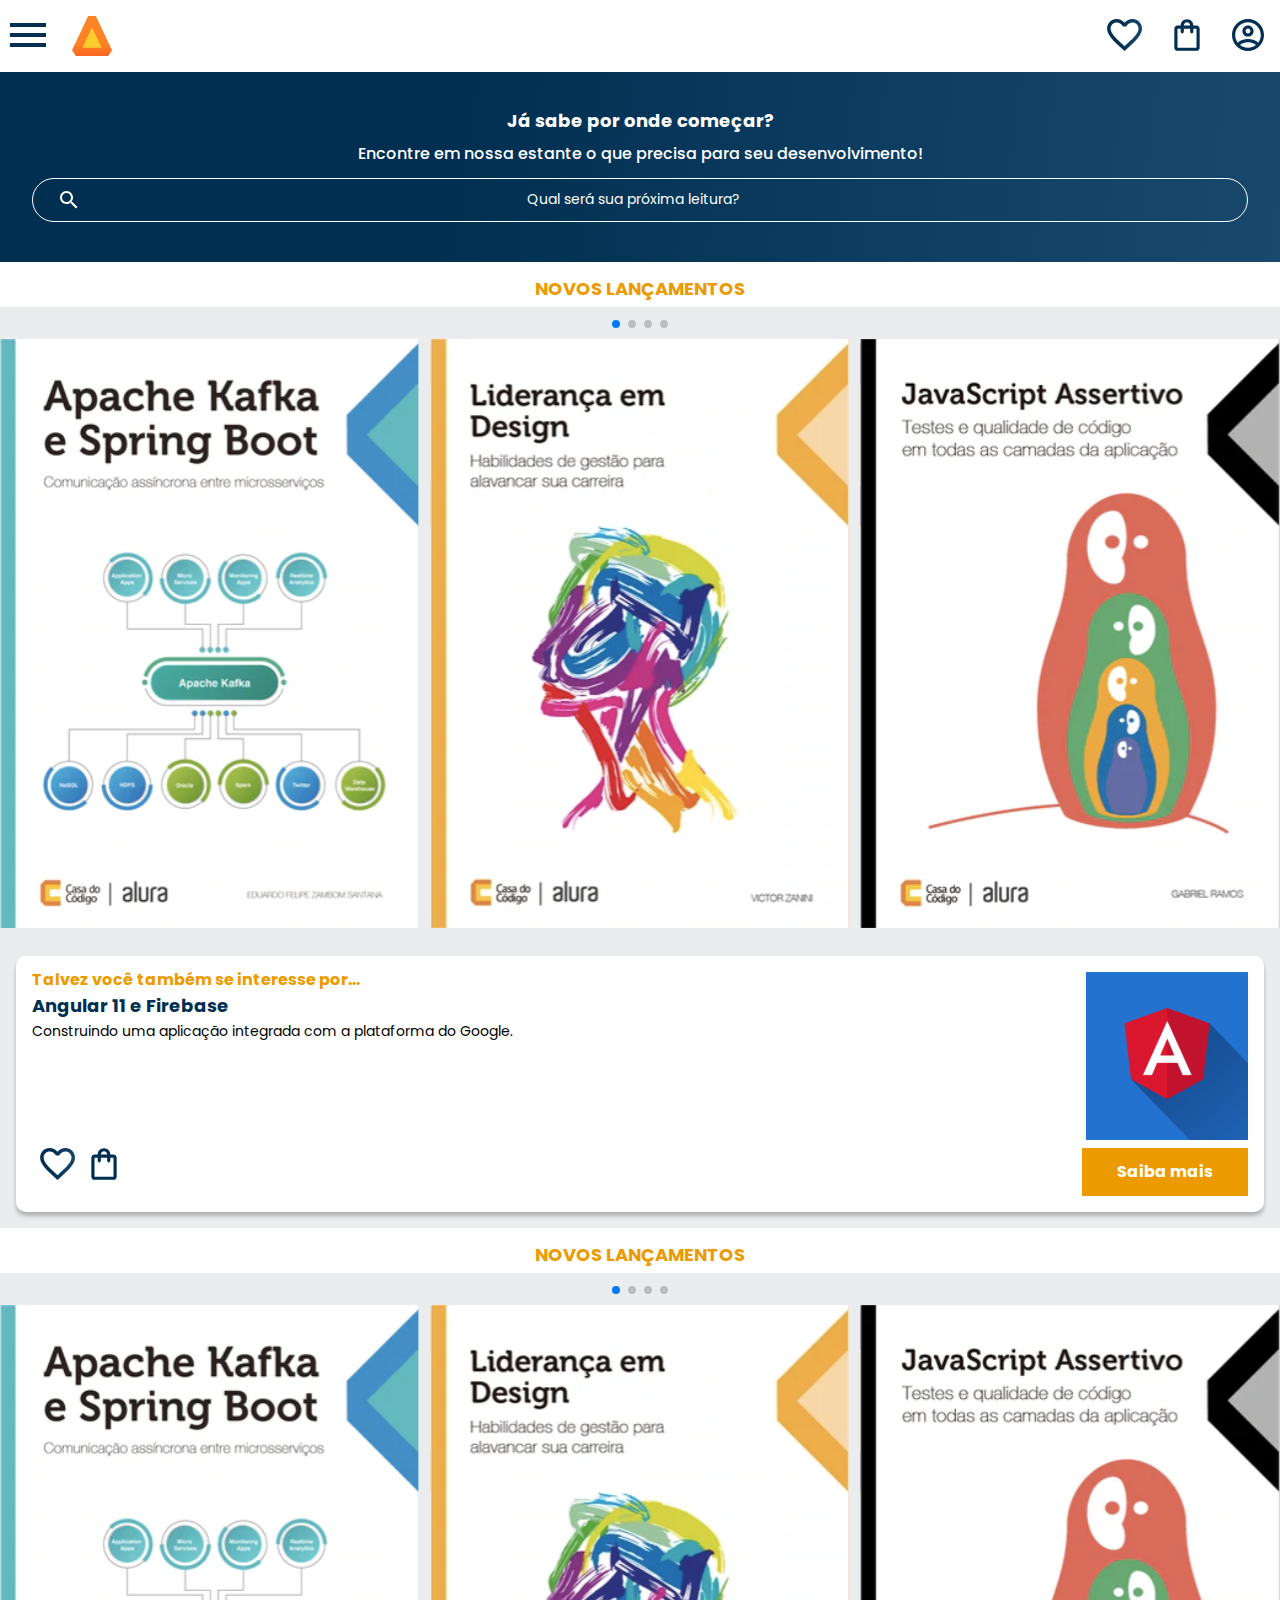
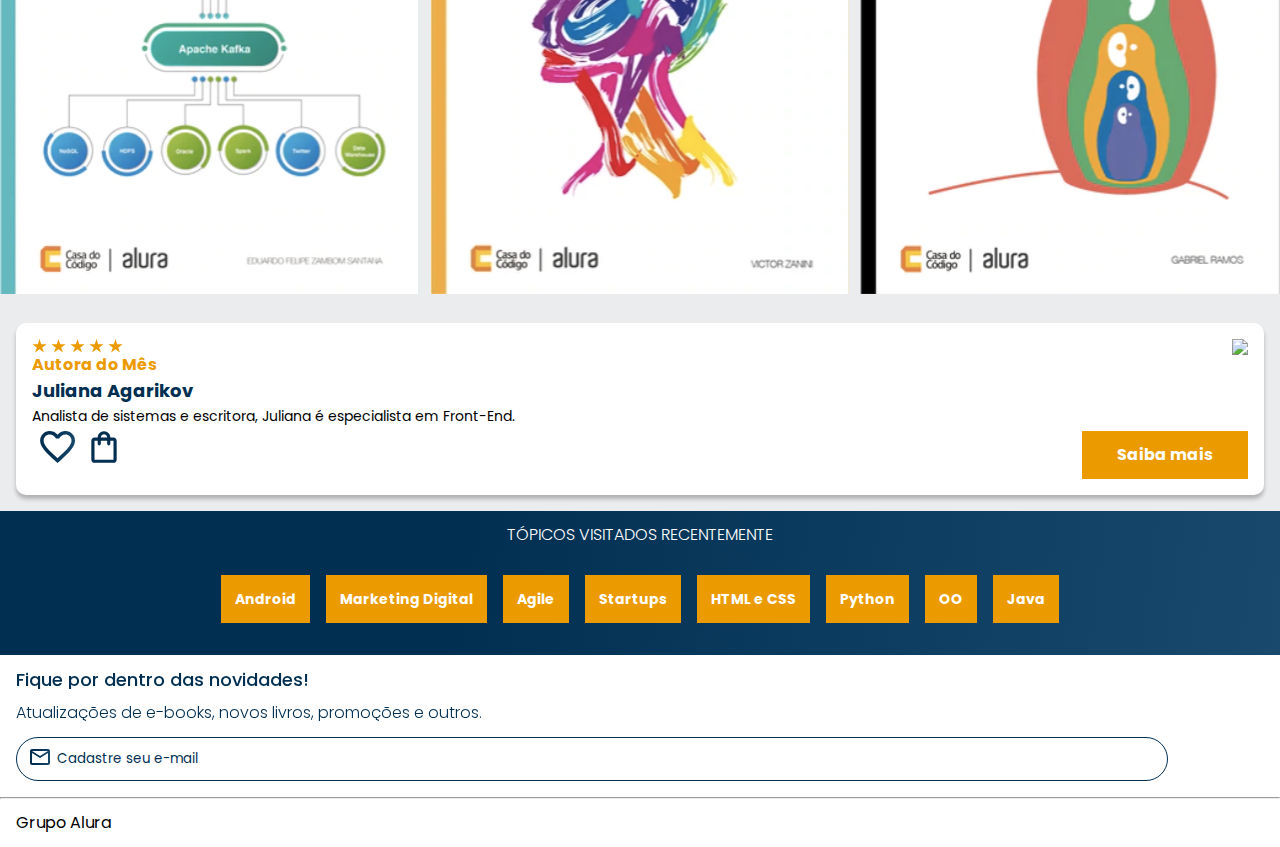
==== index.html @ bf6fe2de "Add files via upload" ====
<!DOCTYPE html>
<html>

<head>
    <meta charset="UTF-8">
    <meta name="viewport" content="width=device-width, initial-scale=1.0">
    <title>AluraBooks</title>
    <link rel="stylesheet" href="reset.css">
    <link rel="preconnect" href="https://fonts.googleapis.com">
    <link rel="preconnect" href="https://fonts.gstatic.com" crossorigin>
    <link href="https://fonts.googleapis.com/css2?family=Poppins:wght@300;400;500;700&display=swap" rel="stylesheet">
    <link rel="stylesheet" href="https://unpkg.com/swiper@8/swiper-bundle.min.css" />
    <link rel="stylesheet" href="styles.css">
</head>

<body>
    <header class="cabeçalho">
        <div class="container">
            <input type="checkbox" id="menu" class="container__botao">
            <label for="menu">
                <span class="cabeçalho__menu-hamburguer container__imagem"></span>
            </label>
            <ul class="lista-menu">
                <li class="lista-menu__titulo">Categorias</li>
                <li class="lista-menu__item">
                    <a href="#" class="lista-menu__link">Programação</a>
                </li>
                <li class="lista-menu__item">
                    <a href="#" class="lista-menu__link">Front-end</a>
                </li>
                <li class="lista-menu__item">
                    <a href="#" class="lista-menu__link">Infraestrutura</a>
                </li>
                <li class="lista-menu__item">
                    <a href="#" class="lista-menu__link">Business</a>
                </li>
                <li class="lista-menu__item">
                    <a href="#" class="lista-menu__link">Design & UX</a>
                </li>
            </ul>
            <img src="img/Logo.svg" alt="Logo da Alurabooks" class="container__imagem">
        </div>
        <div class="container">
            <a href="#"><img src="img/Favoritos.svg" alt="Meus favoritos" class="container__imagem"></a>
            <a href="#"><img src="img/Compras.svg" alt="Carrinhos de compras" class="container__imagem"></a>
            <a href="#"><img src="img/Usuario.svg" alt="Meu perfil" class="container__imagem"></a>
        </div>
    </header>
    <section class="banner">
        <h2 class="banner__titulo">Já sabe por onde começar?</h2>
        <p class="banner__texto">Encontre em nossa estante o que precisa para seu desenvolvimento!</p>
        <input type="search" class="banner__pesquisa" placeholder="Qual será sua próxima leitura?">
    </section>
    <section class="carrossel">
        <h2 class="carrossel__titulo">Novos lançamentos</h2>
        <!-- Slider main container -->
        <div class="swiper">
            <!-- Additional required wrapper -->
            <!-- If we need pagination -->
            <div class="swiper-pagination"></div>

            <div class="swiper-wrapper">
                <!-- Slides -->
                <div class="swiper-slide"><img src="img/ApacheKafka.svg"
                        alt="Livro sobre apache kafka e spring boot da alura books"></div>
                <div class="swiper-slide"><img src="img/Liderança.svg"
                        alt="Livro sobre liderança em design da alura books"></div>
                <div class="swiper-slide"><img src="img/Javascript.svg"
                        alt="Livro sobre javascript assertivo da alurabooks"></div>
                <div class="swiper-slide"><img src="img/Guia Front-end.svg" alt="Livro Guia front end"></div>
                <div class="swiper-slide"><img src="img/Portugol.svg" alt="Livro sobre portugol"></div>
                <div class="swiper-slide"><img src="img/Acessibilidade.svg" alt="livro sobre acessibilidade"></div>
            </div>

            <!-- If we need navigation buttons -->
            <div class="swiper-button-prev"></div>
            <div class="swiper-button-next"></div>
        </div>

        <div class="card">
            <!-- 1º linha -->
            <div class="card__descrição">
                <!-- 1º coluna -->
                <div class="descrição">
                    <h3 class="descrição__titulo">Talvez você também se interesse por...</h3>
                    <h2 class="descrição__titulo-livro">Angular 11 e Firebase</h2>
                    <p class="descrição__texto">Construindo uma aplicação integrada com a plataforma do Google.</p>
                </div>
                <!-- 2º coluna -->
                <img src="img/Angular.svg" class="descrição__imagem">
            </div>

            <!-- 2º linha -->
            <div class="card__botões">
                <!-- 1º coluna -->
                <ul class="botões">
                    <li class="botões__item"><img src="img/Favoritos.svg" alt="Favoritar livro"></li>
                    <li class="botões__item"><img src="img/Compras.svg" alt="Adicionar no carrinho de compras"></li>
                </ul>
                <!-- 2º coluna -->
                <a href="#" class="botões__ancora">Saiba mais</a>
            </div>
        </div>
    </section>

    <section class="carrossel">
        <h2 class="carrossel__titulo">Novos lançamentos</h2>
        <!-- Slider main container -->
        <div class="swiper">
            <!-- Additional required wrapper -->
            <!-- If we need pagination -->
            <div class="swiper-pagination"></div>

            <div class="swiper-wrapper">
                <!-- Slides -->
                <div class="swiper-slide"><img src="img/ApacheKafka.svg"
                        alt="Livro sobre apache kafka e spring boot da alura books"></div>
                <div class="swiper-slide"><img src="img/Liderança.svg"
                        alt="Livro sobre liderança em design da alura books"></div>
                <div class="swiper-slide"><img src="img/Javascript.svg"
                        alt="Livro sobre javascript assertivo da alurabooks"></div>
                <div class="swiper-slide"><img src="img/Guia Front-end.svg" alt="Livro Guia front end"></div>
                <div class="swiper-slide"><img src="img/Portugol.svg" alt="Livro sobre portugol"></div>
                <div class="swiper-slide"><img src="img/Acessibilidade.svg" alt="livro sobre acessibilidade"></div>
            </div>

            <!-- If we need navigation buttons -->
            <div class="swiper-button-prev"></div>
            <div class="swiper-button-next"></div>
        </div>

        <div class="card">
            <!-- 1º linha -->
            <div class="card__descrição">
                <!-- 1º coluna -->
                <div class="descrição">
                    <img src="img/Estrelinhas.svg" alt="Avaliação 5 estrelas">
                    <h3 class="descrição__titulo">Autora do Mês</h3>
                    <h2 class="descrição__titulo-livro">Juliana Agarikov</h2>
                    <p class="descrição__texto">Analista de sistemas e escritora, Juliana é especialista em Front-End.
                    </p>
                </div>
                <!-- 2º coluna -->
                <img src="img/Escritora.svg" class="descrição__imagem">
            </div>

            <!-- 2º linha -->
            <div class="card__botões">
                <!-- 1º coluna -->
                <ul class="botões">
                    <li class="botões__item"><img src="img/Favoritos.svg" alt="Favoritar livro"></li>
                    <li class="botões__item"><img src="img/Compras.svg" alt="Adicionar no carrinho de compras"></li>
                </ul>
                <!-- 2º coluna -->
                <a href="#" class="botões__ancora">Saiba mais</a>
            </div>
        </div>
    </section>

    <section class="tópicos">
        <h2 class="tópicos__titulo">TÓPICOS VISITADOS RECENTEMENTE</h2>
        <ul class="tópicos__lista">
            <li class="tópicos__item">
                <a href="#" class="tópicos__link">Android</a>
            </li>
            <li class="tópicos__item">
                <a href="#" class="tópicos__link">Marketing Digital</a>
            </li>
            <li class="tópicos__item">
                <a href="#" class="tópicos__link">Agile</a>
            </li>
            <li class="tópicos__item">
                <a href="#" class="tópicos__link">Startups</a>
            </li>
            <li class="tópicos__item">
                <a href="#" class="tópicos__link">HTML e CSS</a>
            </li>
            <li class="tópicos__item">
                <a href="#" class="tópicos__link">Python</a>
            </li>
            <li class="tópicos__item">
                <a href="#" class="tópicos__link">OO</a>
            </li>
            <li class="tópicos__item">
                <a href="#" class="tópicos__link">Java</a>
            </li>
        </ul>
    </section>

    <section class="contato">
        <h2 class="contato__titulo">Fique por dentro das novidades!</h2>
        <p class="contato__texto">Atualizações de e-books, novos livros, promoções e outros.</p>
        <input type="email" placeholder="Cadastre seu e-mail" class="contato__email">
    </section>

    <hr />

    <footer class="rodapé">
        <h2 class="rodapé__titulo">Grupo Alura</h2>
    </footer>

    <script src="https://unpkg.com/swiper@8/swiper-bundle.min.js"></script>
    <script>
        const swiper = new Swiper('.swiper', {
            spaceBetween: 10,
            slidesPerView: 3,
            pagination: {
                el: '.swiper-pagination',
                type: 'bullets',
            },
        });
    </script>
</body>

</html>
---- styles.css ----
@import url("styles/header.css");
@import url("styles/banner.css");
@import url("styles/carrossel.css");
@import url("styles/topicos.css");
@import url("styles/contato.css");
@import url("styles/rodapé.css");

:root {
    --cor-de-fundo: #EBECEE;
    --branco: #FFFFFF;
    --laranja: #EB9B00;
    --azul-degrade: linear-gradient(97.54deg, #002F52 35.49%, #326589 165.37%);
    --fonte-principal: "Poppins";
    --azul: #002F52;
}

body {
    background-color: var(--cor-de-fundo);
    font-family: var(--fonte-principal);
    font-size: 16px;
    font-weight: 400;
}
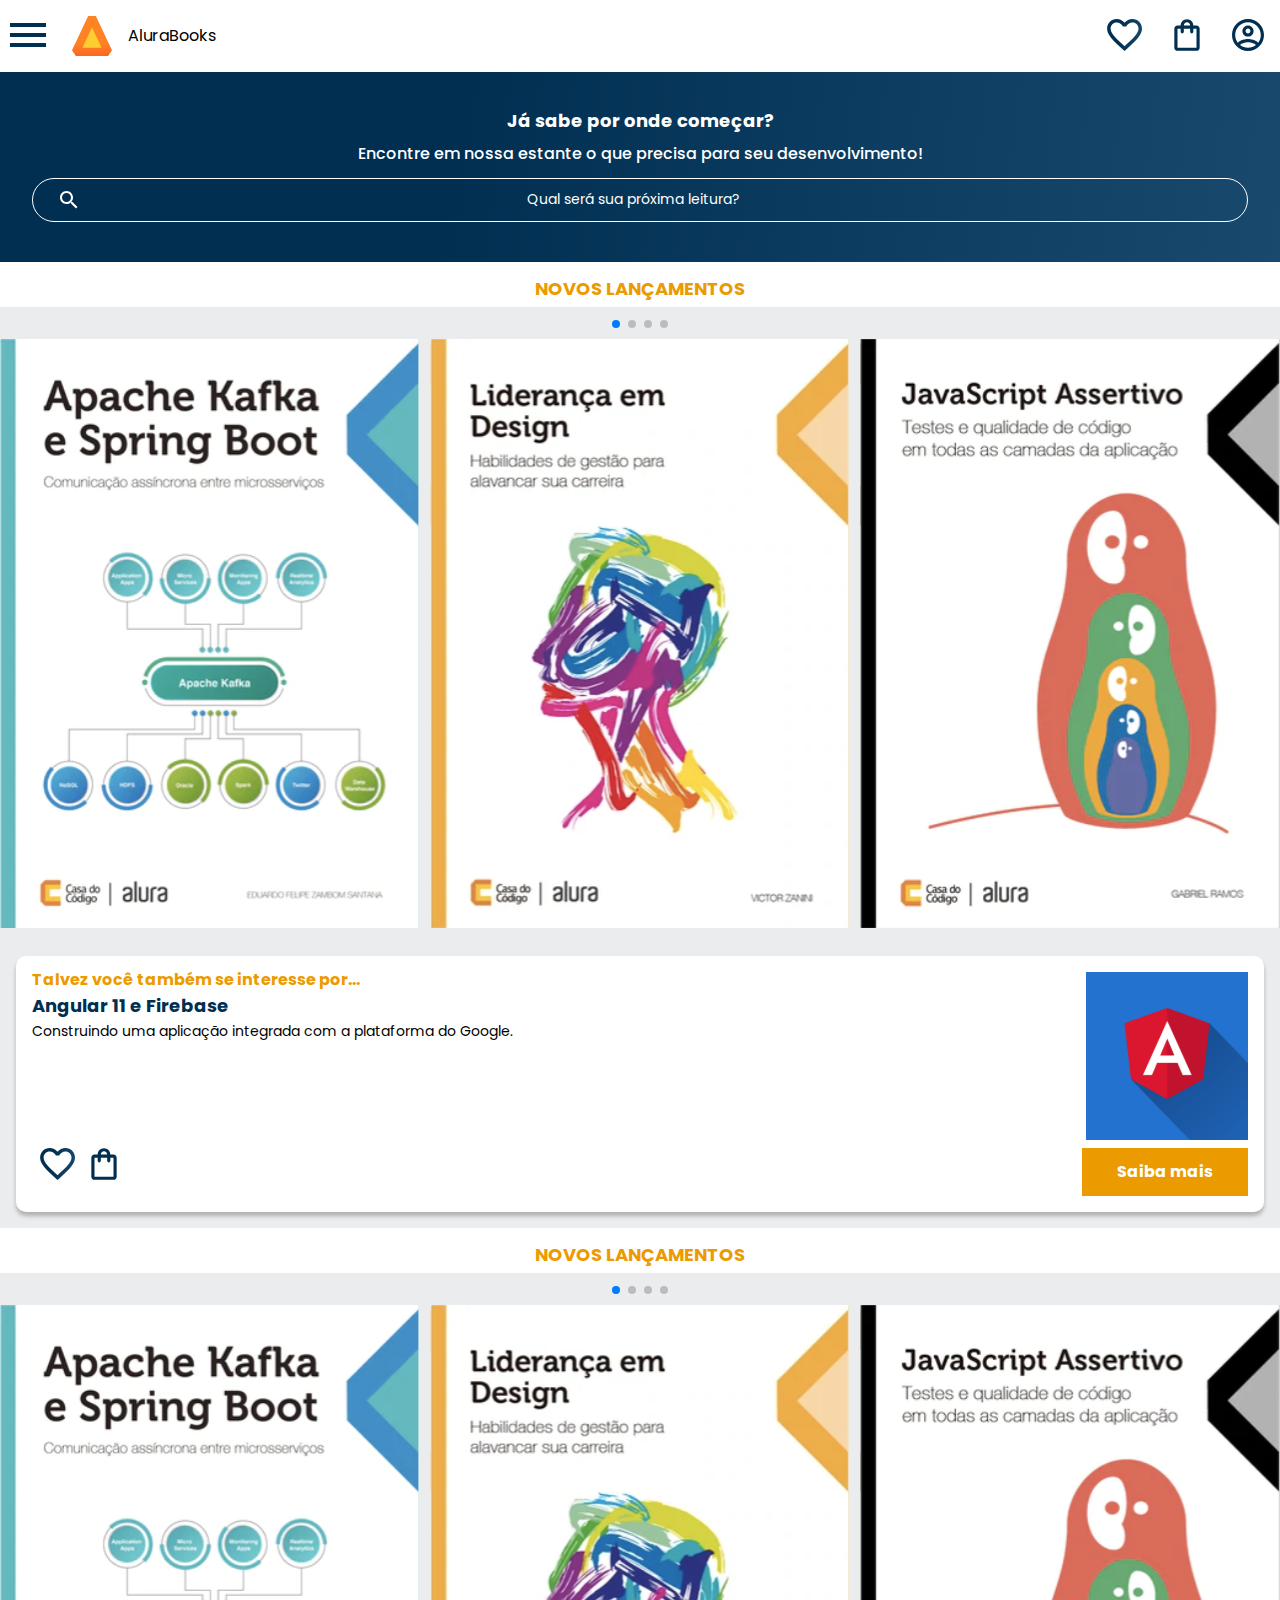
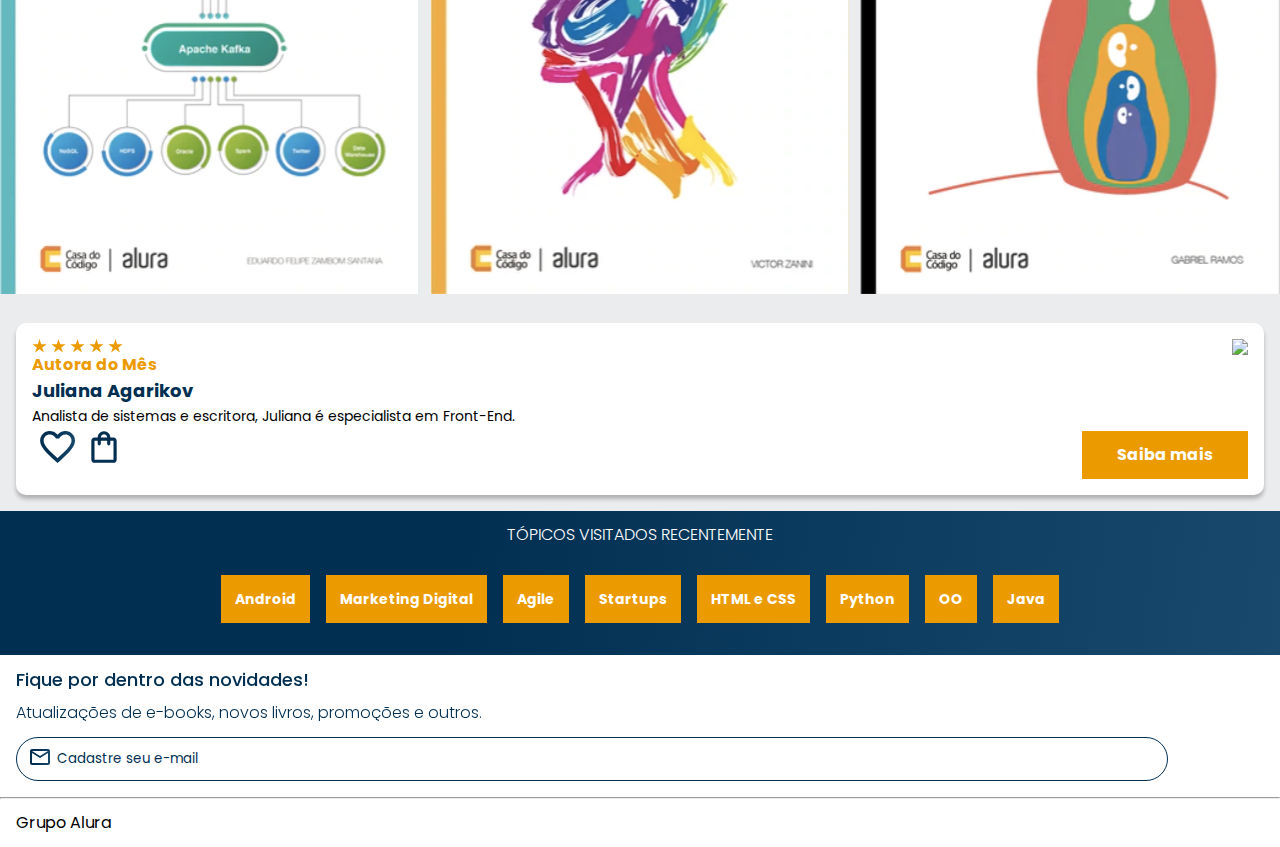
==== commit f8b49f89: "Add files via upload" ====
--- a/index.html
+++ b/index.html
@@ -39,6 +39,9 @@
                 </li>
             </ul>
             <img src="img/Logo.svg" alt="Logo da Alurabooks" class="container__imagem">
+
+                <h1 class="container__titulo"><b class="container__titulo-negrito">Alura</b>Books</h1>
+
         </div>
         <div class="container">
             <a href="#"><img src="img/Favoritos.svg" alt="Meus favoritos" class="container__imagem"></a>
